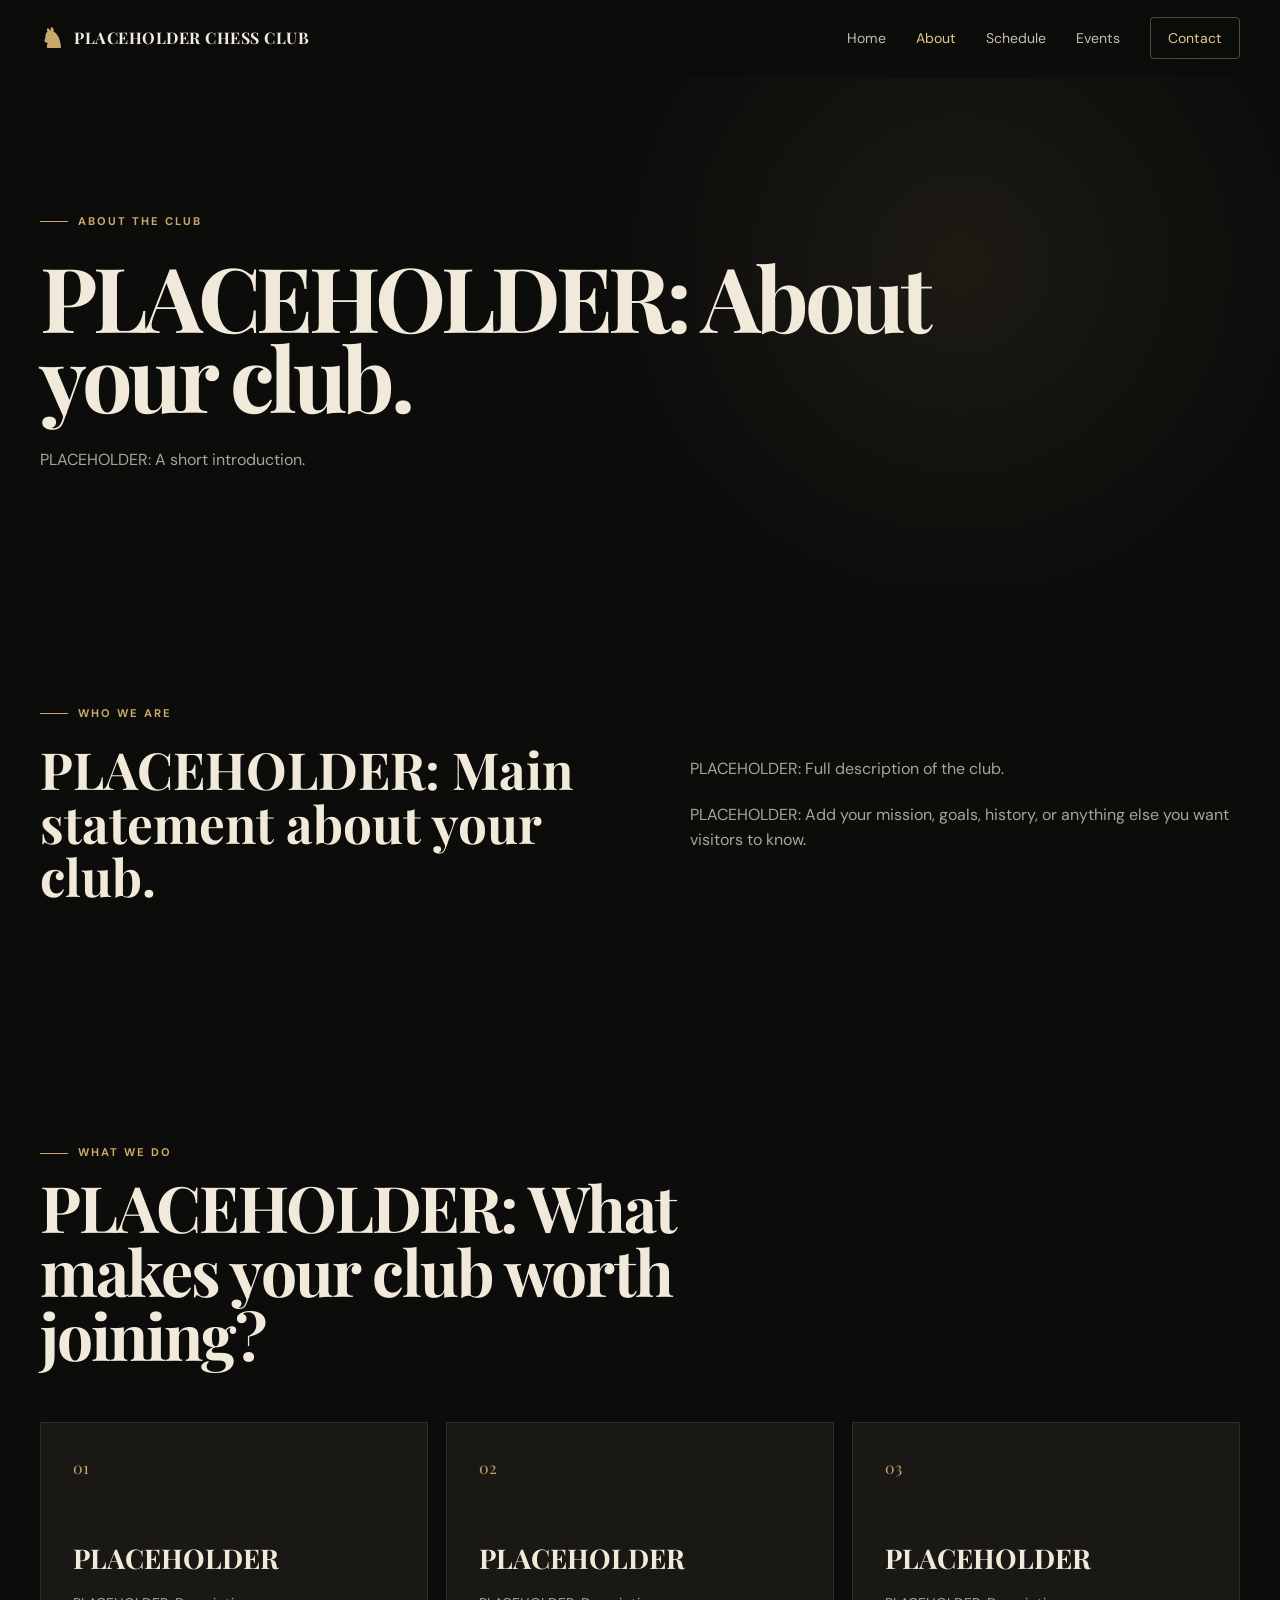
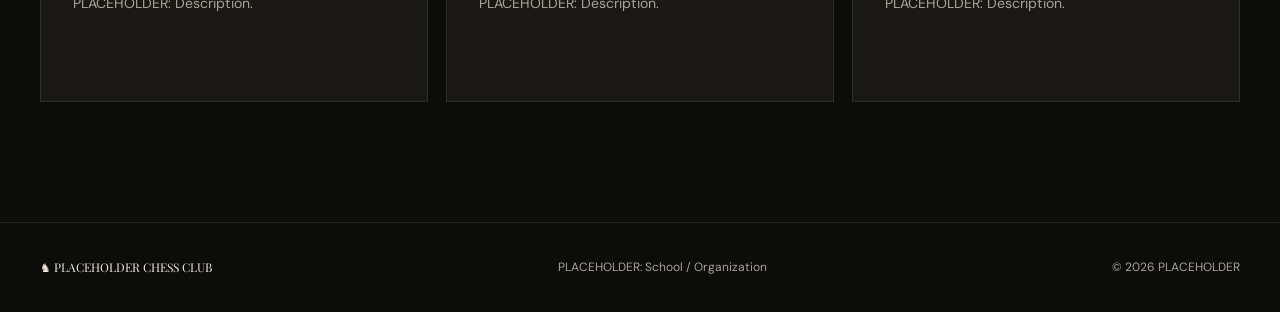
==== about.html @ 7878bc84 "Added buncha stuff" ====
<!DOCTYPE html>
<html lang="en">
<head>
    <meta charset="UTF-8">
    <meta name="viewport" content="width=device-width, initial-scale=1.0">
    <title>Chess Club | About</title>
    <link rel="preconnect" href="https://fonts.googleapis.com">
    <link rel="preconnect" href="https://fonts.gstatic.com" crossorigin>
    <link href="https://fonts.googleapis.com/css2?family=DM+Sans:wght@400;500;600;700&family=Playfair+Display:wght@500;600;700;800&display=swap" rel="stylesheet">
    <link rel="stylesheet" href="css/style.css">
</head>
<body>
    <nav class="navbar"><div class="container nav-inner">
        <a href="index.html" class="logo"><span>♞</span> PLACEHOLDER CHESS CLUB</a>
        <div class="nav-links"><a href="index.html">Home</a><a class="active" href="about.html">About</a><a href="schedule.html">Schedule</a><a href="events.html">Events</a><a href="contact.html" class="nav-button">Contact</a></div>
        <button class="mobile-menu" aria-label="Open navigation">☰</button>
    </div></nav>

    <main>
        <section class="page-hero">
            <div class="container reveal">
                <div class="eyebrow">About the Club</div>
                <h1>PLACEHOLDER: About your club.</h1>
                <p>PLACEHOLDER: A short introduction.</p>
            </div>
        </section>

        <section>
            <div class="container two-column">
                <div class="reveal"><div class="eyebrow">Who We Are</div><h2>PLACEHOLDER: Main statement about your club.</h2></div>
                <div class="muted reveal"><p>PLACEHOLDER: Full description of the club.</p><p>PLACEHOLDER: Add your mission, goals, history, or anything else you want visitors to know.</p></div>
            </div>
        </section>

        <section class="features">
            <div class="container">
                <div class="section-heading reveal"><div class="eyebrow">What We Do</div><h2>PLACEHOLDER: What makes your club worth joining?</h2></div>
                <div class="cards">
                    <article class="card reveal"><span>01</span><h3>PLACEHOLDER</h3><p>PLACEHOLDER: Description.</p></article>
                    <article class="card reveal"><span>02</span><h3>PLACEHOLDER</h3><p>PLACEHOLDER: Description.</p></article>
                    <article class="card reveal"><span>03</span><h3>PLACEHOLDER</h3><p>PLACEHOLDER: Description.</p></article>
                </div>
            </div>
        </section>
    </main>

    <footer><div class="container footer-inner"><div class="footer-logo">♞ PLACEHOLDER CHESS CLUB</div><p>PLACEHOLDER: School / Organization</p><p>© 2026 PLACEHOLDER</p></div></footer>
    <script src="js/main.js"></script>
</body>
</html>
---- css/style.css ----
:root {
    --bg: #0c0c0b;
    --bg-light: #131311;
    --surface: #191815;
    --ivory: #f1eadb;
    --muted: #aaa397;
    --gold: #c9a86a;
    --gold-light: #e1c58b;
    --dark-square: #302c27;
    --light-square: #d9cbb1;
    --border: rgba(241, 234, 219, 0.1);
    --max-width: 1200px;
}

* { margin: 0; padding: 0; box-sizing: border-box; }
html { scroll-behavior: smooth; }
body { background: var(--bg); color: var(--ivory); font-family: "DM Sans", sans-serif; line-height: 1.6; overflow-x: hidden; }
a { color: inherit; text-decoration: none; }
button { font: inherit; }
.container { width: min(var(--max-width), calc(100% - 40px)); margin: auto; }

.navbar {
    position: fixed; inset: 0 0 auto 0; z-index: 100;
    background: rgba(12,12,11,.78); backdrop-filter: blur(18px);
    border-bottom: 1px solid transparent; transition: .3s;
}
.navbar.scrolled { border-color: var(--border); }
.nav-inner { height: 76px; display: flex; align-items: center; justify-content: space-between; }
.logo { display: flex; align-items: center; gap: 10px; font-family: "Playfair Display", serif; font-weight: 700; letter-spacing: .03em; }
.logo span { color: var(--gold); font-size: 1.7rem; }
.nav-links { display: flex; align-items: center; gap: 30px; color: #c5beb2; font-size: .88rem; }
.nav-links a { transition: .2s; }
.nav-links a:hover, .nav-links a.active { color: var(--gold-light); }
.nav-button { padding: 9px 17px; border: 1px solid rgba(201,168,106,.4); border-radius: 4px; color: var(--gold-light); }
.mobile-menu { display: none; background: none; border: 0; color: var(--ivory); font-size: 1.5rem; cursor: pointer; }

.hero { min-height: 100vh; padding: 140px 0 100px; display: flex; align-items: center; position: relative; }
.hero:before { content:""; position:absolute; width:700px; height:700px; right:-250px; top:50px; background:radial-gradient(circle,rgba(201,168,106,.1),transparent 68%); pointer-events:none; }
.hero-grid { display:grid; grid-template-columns:1fr 1fr; align-items:center; gap:80px; }
.eyebrow { display:flex; align-items:center; gap:10px; color:var(--gold); text-transform:uppercase; letter-spacing:.18em; font-size:.7rem; font-weight:700; }
.eyebrow:before { content:""; width:28px; height:1px; background:var(--gold); }
.hero h1, .page-hero h1 { margin-top:25px; font-family:"Playfair Display",serif; font-size:clamp(4rem,7vw,7rem); line-height:.9; letter-spacing:-.05em; }
.hero h1 span { display:block; color:var(--gold-light); font-style:italic; }
.hero-content > p, .page-hero p { max-width:540px; margin-top:30px; color:var(--muted); font-size:1.05rem; }
.hero-buttons { display:flex; gap:13px; margin-top:32px; }
.btn { display:inline-flex; align-items:center; justify-content:center; min-height:48px; padding:0 22px; border-radius:4px; font-size:.88rem; font-weight:600; transition:.25s; }
.btn-primary { background:var(--gold); color:#17140f; }
.btn-primary:hover { background:var(--gold-light); transform:translateY(-2px); }
.btn-secondary { border:1px solid var(--border); }
.btn-secondary:hover { border-color:rgba(201,168,106,.5); color:var(--gold-light); }

.board-wrapper { position:relative; display:flex; justify-content:center; }
.board { width:min(500px,90vw); aspect-ratio:1; display:grid; grid-template-columns:repeat(8,1fr); border:9px solid #171512; box-shadow:0 35px 80px rgba(0,0,0,.55),0 0 0 1px rgba(201,168,106,.2); transform:perspective(1000px) rotateX(5deg) rotateZ(-1deg); animation:boardFloat 6s ease-in-out infinite; }
.square { display:flex; align-items:center; justify-content:center; font-family:"Playfair Display",serif; font-size:clamp(1.7rem,5vw,3.5rem); user-select:none; }
.square.light { background:var(--light-square); color:#f5f0e6; text-shadow:2px 3px 3px rgba(0,0,0,.5); }
.square.dark { background:var(--dark-square); color:#151310; text-shadow:2px 3px 3px rgba(0,0,0,.5); }
.board-label { position:absolute; right:-20px; bottom:-25px; padding:15px 19px; background:var(--surface); border:1px solid var(--border); box-shadow:0 15px 40px rgba(0,0,0,.4); }
.board-label small, .meeting-info small { display:block; color:var(--muted); text-transform:uppercase; letter-spacing:.12em; font-size:.62rem; }
.board-label strong, .meeting-info strong { display:block; color:var(--gold-light); font-family:"Playfair Display",serif; font-size:1.1rem; }
@keyframes boardFloat { 0%,100% { transform:perspective(1000px) rotateX(5deg) rotateZ(-1deg) translateY(0); } 50% { transform:perspective(1000px) rotateX(5deg) rotateZ(-1deg) translateY(-8px); } }

.meeting-bar { padding:22px 0; background:var(--surface); border-top:1px solid var(--border); border-bottom:1px solid var(--border); }
.meeting-inner { display:flex; align-items:center; justify-content:space-between; gap:25px; }
.meeting-info { display:flex; align-items:center; gap:15px; }
.meeting-icon { width:43px; height:43px; display:grid; place-items:center; border:1px solid rgba(201,168,106,.35); color:var(--gold); }
.countdown { display:flex; gap:25px; text-align:center; }
.countdown strong { display:block; color:var(--gold-light); font-family:"Playfair Display",serif; font-size:1.3rem; }
.countdown span { display:block; color:var(--muted); text-transform:uppercase; letter-spacing:.08em; font-size:.58rem; }

section { padding:120px 0; }
.intro-section, .quote-section { background:var(--bg-light); }
.two-column { display:grid; grid-template-columns:1fr 1fr; gap:100px; align-items:center; }
.two-column h2, .contact-intro h2 { margin-top:20px; font-family:"Playfair Display",serif; font-size:clamp(2.5rem,4vw,4rem); line-height:1.05; }
.muted { color:var(--muted); }
.muted p + p { margin-top:20px; }
.section-heading { max-width:750px; margin-bottom:55px; }
.section-heading h2 { margin-top:13px; font-family:"Playfair Display",serif; font-size:clamp(2.7rem,5vw,4.4rem); line-height:1; letter-spacing:-.03em; }
.section-heading p { margin-top:18px; color:var(--muted); }

.cards { display:grid; grid-template-columns:repeat(3,1fr); gap:18px; }
.card { min-height:280px; padding:32px; background:var(--surface); border:1px solid var(--border); transition:.3s; }
.card:hover { transform:translateY(-7px); border-color:rgba(201,168,106,.35); }
.card > span { color:var(--gold); font-family:"Playfair Display",serif; }
.card h3 { margin-top:55px; font-family:"Playfair Display",serif; font-size:1.7rem; }
.card p { margin-top:12px; color:var(--muted); font-size:.88rem; }

.page-hero { min-height:65vh; padding:190px 0 90px; display:flex; align-items:center; background:radial-gradient(circle at 75% 45%,rgba(201,168,106,.09),transparent 35%); }
.page-hero h1 { max-width:900px; font-size:clamp(3.7rem,7vw,6.5rem); }
.page-hero p { font-size:1rem; }

.schedule-section { background:var(--surface); }
.schedule-grid { display:grid; grid-template-columns:1fr 1fr; gap:18px; }
.schedule-card { padding:40px; background:var(--bg); border:1px solid var(--border); }
.schedule-card > span { color:var(--gold); font-size:.68rem; font-weight:700; letter-spacing:.15em; }
.schedule-card h2 { margin-top:7px; font-family:"Playfair Display",serif; font-size:2.5rem; }
.schedule-card > p { margin-top:12px; color:var(--muted); }
.schedule-card > div { display:flex; justify-content:space-between; padding-top:16px; margin-top:20px; border-top:1px solid var(--border); color:var(--muted); font-size:.8rem; }
.schedule-card strong { color:var(--ivory); }

.events { display:grid; }
.event { display:grid; grid-template-columns:140px 1fr auto; gap:30px; align-items:center; padding:25px 0; border-top:1px solid var(--border); }
.event:last-child { border-bottom:1px solid var(--border); }
.event-date { color:var(--gold); font-family:"Playfair Display",serif; font-size:.95rem; }
.event h3 { font-family:"Playfair Display",serif; font-size:1.4rem; }
.event p { margin-top:2px; color:var(--muted); font-size:.82rem; }
.event > span { padding:6px 10px; border:1px solid var(--border); color:var(--muted); font-size:.62rem; letter-spacing:.1em; }

.quote-section { text-align:center; }
.quote-piece { color:var(--gold); font-family:"Playfair Display",serif; font-size:4rem; }
blockquote { max-width:850px; margin:20px auto; font-family:"Playfair Display",serif; font-size:clamp(2rem,4vw,3.5rem); line-height:1.1; }
.quote-section p { color:var(--muted); text-transform:uppercase; letter-spacing:.15em; font-size:.65rem; }

.cta { text-align:center; }
.cta .eyebrow { justify-content:center; }
.cta h2 { margin-top:15px; font-family:"Playfair Display",serif; font-size:clamp(3rem,6vw,5.5rem); line-height:.95; }
.cta p { max-width:500px; margin:22px auto 30px; color:var(--muted); }

.contact-grid { display:grid; grid-template-columns:.8fr 1.2fr; gap:90px; align-items:start; }
.contact-list { display:grid; grid-template-columns:1fr 1fr; gap:15px; }
.contact-card { padding:28px; background:var(--surface); border:1px solid var(--border); transition:.3s; }
.contact-card:hover { transform:translateY(-5px); border-color:rgba(201,168,106,.35); }
.contact-card > span { color:var(--gold); font-size:.65rem; letter-spacing:.15em; font-weight:700; }
.contact-card h3 { margin-top:12px; font-family:"Playfair Display",serif; font-size:1.25rem; word-break:break-word; }
.contact-card p { margin-top:8px; color:var(--muted); font-size:.8rem; }

footer { padding:35px 0; border-top:1px solid var(--border); }
.footer-inner { display:flex; justify-content:space-between; align-items:center; color:var(--muted); font-size:.75rem; }
.footer-logo { color:var(--ivory); font-family:"Playfair Display",serif; }

.reveal { opacity:0; transform:translateY(25px); transition:opacity .7s ease,transform .7s ease; }
.reveal.visible { opacity:1; transform:translateY(0); }

@media(max-width:900px) {
    .hero-grid,.two-column,.contact-grid { grid-template-columns:1fr; }
    .hero { padding-top:130px; }
    .board-wrapper { order:-1; }
    .cards,.schedule-grid { grid-template-columns:1fr; }
    .nav-links { display:none; }
    .mobile-menu { display:block; }
    .contact-list { grid-template-columns:1fr; }
}
@media(max-width:600px) {
    .container { width:min(100% - 28px,var(--max-width)); }
    section { padding:85px 0; }
    .hero h1 { font-size:4rem; }
    .hero-buttons { flex-direction:column; }
    .btn { width:100%; }
    .meeting-inner { align-items:flex-start; flex-direction:column; }
    .countdown { width:100%; justify-content:space-between; }
    .event { grid-template-columns:1fr; gap:8px; }
    .event > span { width:fit-content; }
    .footer-inner { flex-direction:column; gap:10px; text-align:center; }
    .board-label { right:-5px; bottom:-25px; }
}
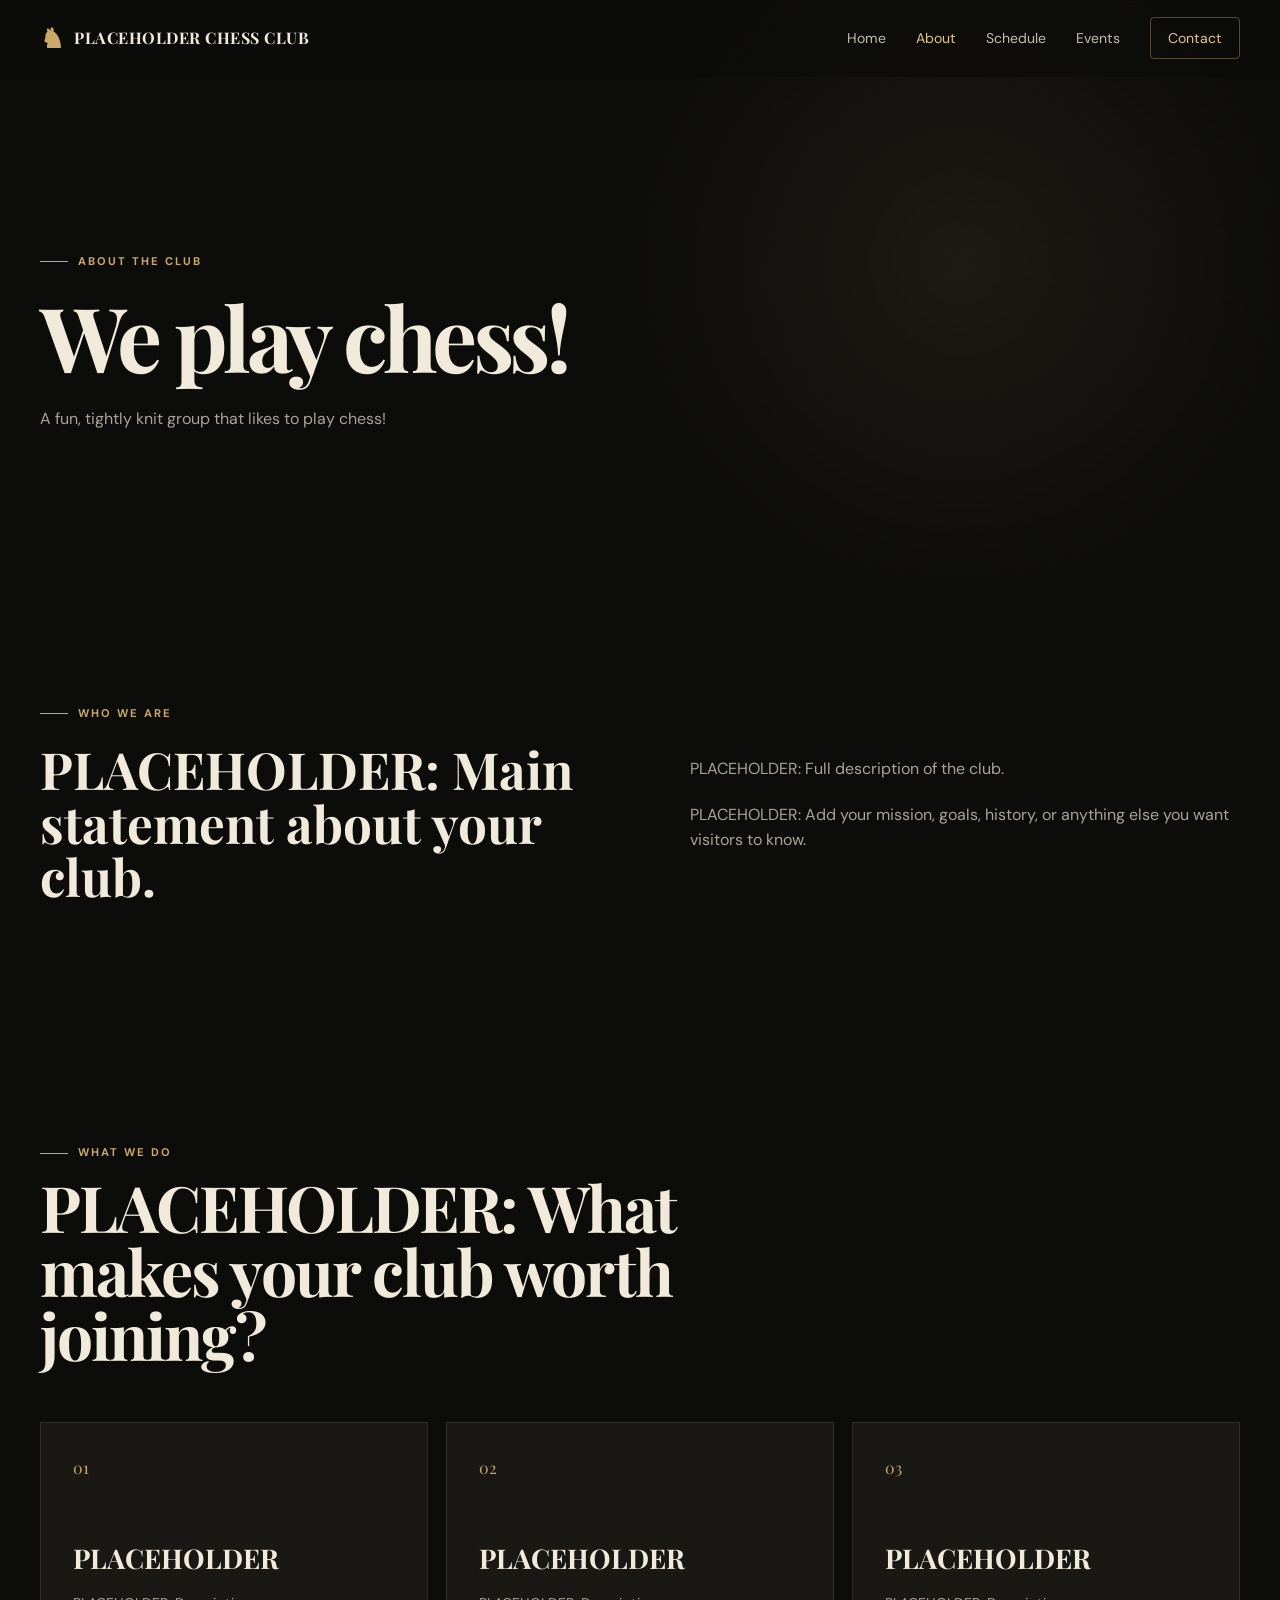
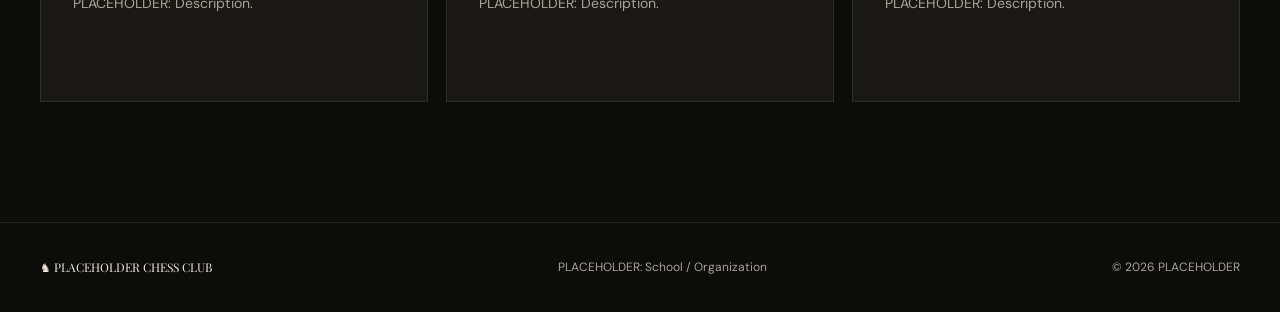
==== commit 3196197c: "added fill ins" ====
--- a/about.html
+++ b/about.html
@@ -20,8 +20,8 @@
         <section class="page-hero">
             <div class="container reveal">
                 <div class="eyebrow">About the Club</div>
-                <h1>PLACEHOLDER: About your club.</h1>
-                <p>PLACEHOLDER: A short introduction.</p>
+                <h1>We play chess!</h1>
+                <p>A fun, tightly knit group that likes to play chess!</p>
             </div>
         </section>
 
--- a/css/style.css
+++ b/css/style.css
@@ -23,6 +23,10 @@
     position: fixed; inset: 0 0 auto 0; z-index: 100;
     background: rgba(12,12,11,.78); backdrop-filter: blur(18px);
     border-bottom: 1px solid transparent; transition: .3s;
+}
+
+#Goalh2 {
+    font-size: xx-large;
 }
 .navbar.scrolled { border-color: var(--border); }
 .nav-inner { height: 76px; display: flex; align-items: center; justify-content: space-between; }
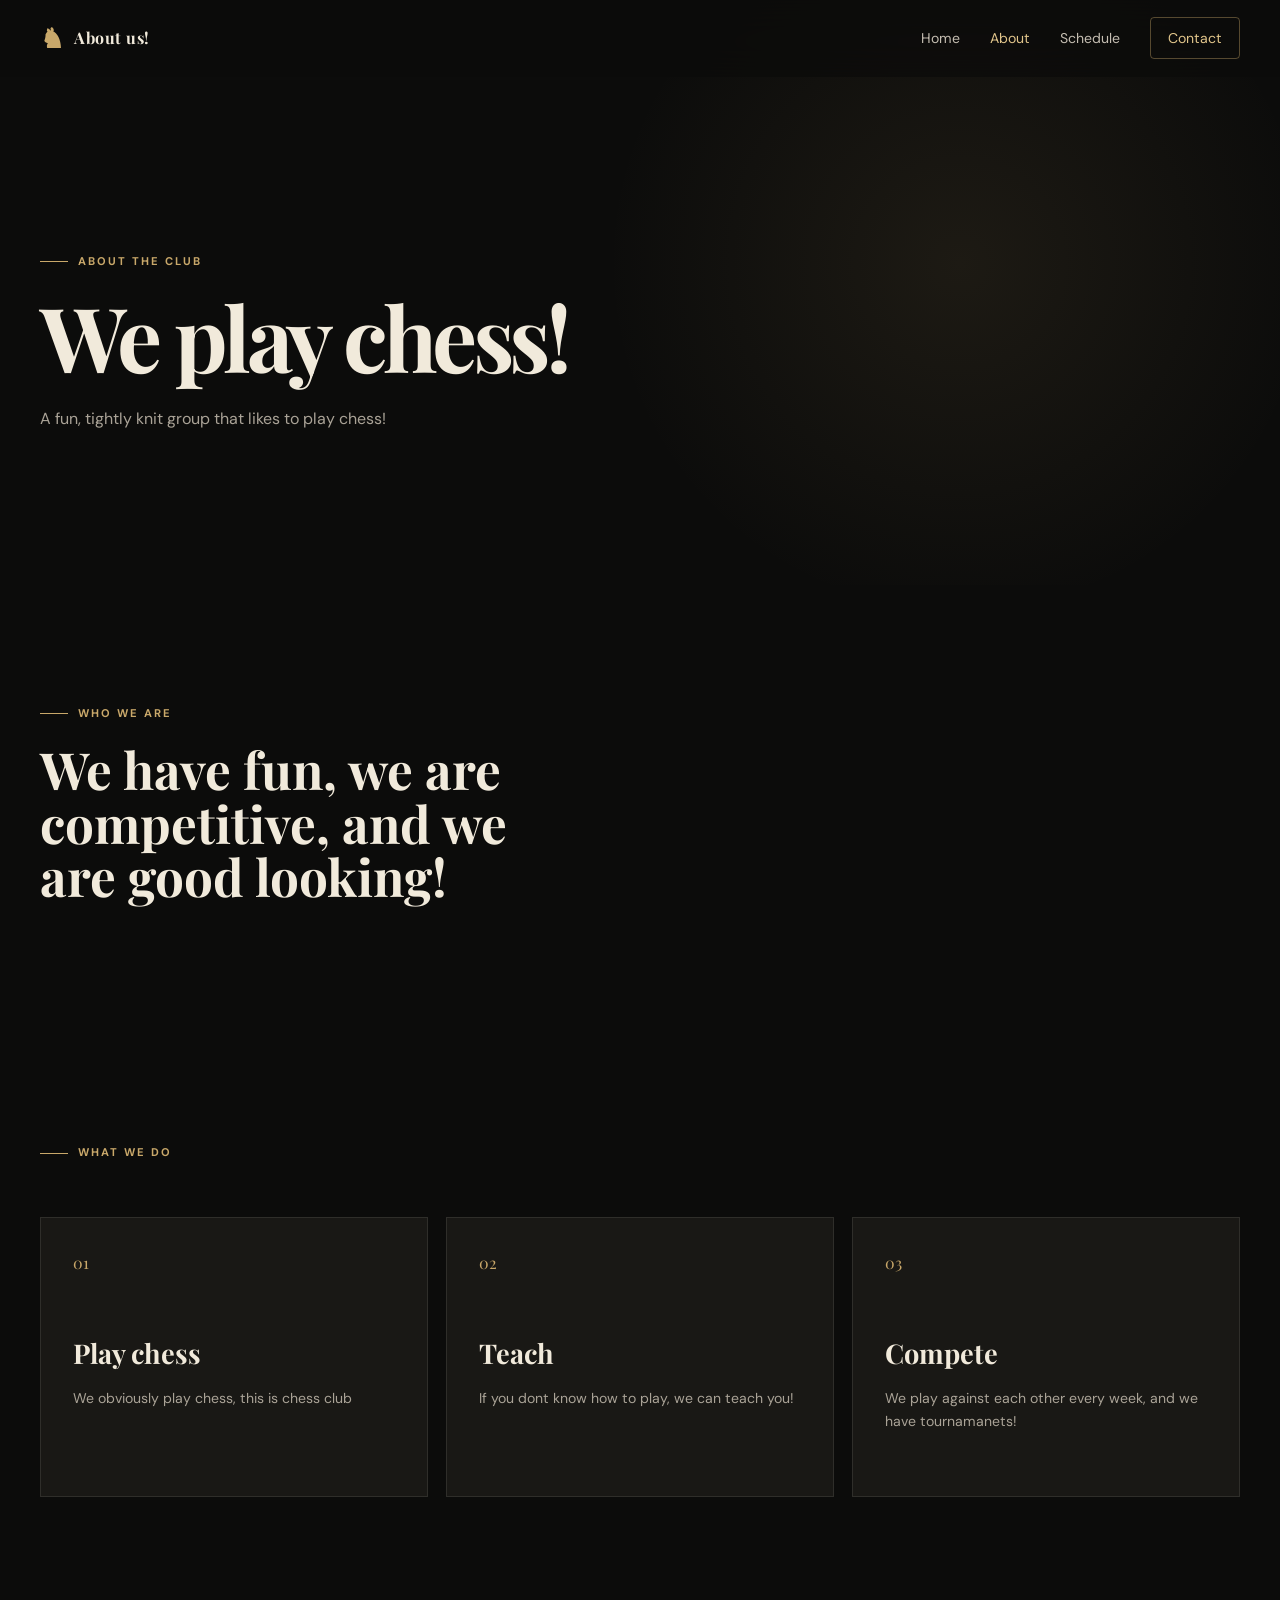
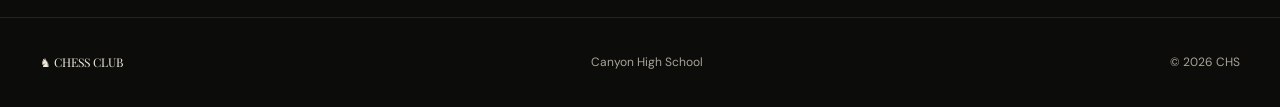
==== commit d19d2a2b: "filled in blanks" ====
--- a/about.html
+++ b/about.html
@@ -11,8 +11,8 @@
 </head>
 <body>
     <nav class="navbar"><div class="container nav-inner">
-        <a href="index.html" class="logo"><span>♞</span> PLACEHOLDER CHESS CLUB</a>
-        <div class="nav-links"><a href="index.html">Home</a><a class="active" href="about.html">About</a><a href="schedule.html">Schedule</a><a href="events.html">Events</a><a href="contact.html" class="nav-button">Contact</a></div>
+        <a href="index.html" class="logo"><span>♞</span>About us!</a>
+        <div class="nav-links"><a href="index.html">Home</a><a class="active" href="about.html">About</a><a href="schedule.html">Schedule</a><a href="contact.html" class="nav-button">Contact</a></div>
         <button class="mobile-menu" aria-label="Open navigation">☰</button>
     </div></nav>
 
@@ -27,24 +27,24 @@
 
         <section>
             <div class="container two-column">
-                <div class="reveal"><div class="eyebrow">Who We Are</div><h2>PLACEHOLDER: Main statement about your club.</h2></div>
-                <div class="muted reveal"><p>PLACEHOLDER: Full description of the club.</p><p>PLACEHOLDER: Add your mission, goals, history, or anything else you want visitors to know.</p></div>
+                <div class="reveal"><div class="eyebrow">Who We Are</div><h2>We have fun, we are competitive, and we are good looking!</h2></div>
+               
             </div>
         </section>
 
         <section class="features">
             <div class="container">
-                <div class="section-heading reveal"><div class="eyebrow">What We Do</div><h2>PLACEHOLDER: What makes your club worth joining?</h2></div>
+                <div class="section-heading reveal"><div class="eyebrow">What We Do</div><h2></h2></div>
                 <div class="cards">
-                    <article class="card reveal"><span>01</span><h3>PLACEHOLDER</h3><p>PLACEHOLDER: Description.</p></article>
-                    <article class="card reveal"><span>02</span><h3>PLACEHOLDER</h3><p>PLACEHOLDER: Description.</p></article>
-                    <article class="card reveal"><span>03</span><h3>PLACEHOLDER</h3><p>PLACEHOLDER: Description.</p></article>
+                    <article class="card reveal"><span>01</span><h3>Play chess</h3><p>We obviously play chess, this is chess club</p></article>
+                    <article class="card reveal"><span>02</span><h3>Teach</h3><p>If you dont know how to play, we can teach you!</p></article>
+                    <article class="card reveal"><span>03</span><h3>Compete</h3><p>We play against each other every week, and we have tournamanets!</p></article>
                 </div>
             </div>
         </section>
     </main>
 
-    <footer><div class="container footer-inner"><div class="footer-logo">♞ PLACEHOLDER CHESS CLUB</div><p>PLACEHOLDER: School / Organization</p><p>© 2026 PLACEHOLDER</p></div></footer>
+    <footer><div class="container footer-inner"><div class="footer-logo">♞ CHESS CLUB</div><p>Canyon High School</p><p>© 2026 CHS</p></div></footer>
     <script src="js/main.js"></script>
 </body>
 </html>
--- a/css/style.css
+++ b/css/style.css
@@ -62,7 +62,10 @@
 .board-label small, .meeting-info small { display:block; color:var(--muted); text-transform:uppercase; letter-spacing:.12em; font-size:.62rem; }
 .board-label strong, .meeting-info strong { display:block; color:var(--gold-light); font-family:"Playfair Display",serif; font-size:1.1rem; }
 @keyframes boardFloat { 0%,100% { transform:perspective(1000px) rotateX(5deg) rotateZ(-1deg) translateY(0); } 50% { transform:perspective(1000px) rotateX(5deg) rotateZ(-1deg) translateY(-8px); } }
-
+#header-contact-btn:hover {
+    margin-bottom: 7px;
+    border-width: 1.5px;
+}
 .meeting-bar { padding:22px 0; background:var(--surface); border-top:1px solid var(--border); border-bottom:1px solid var(--border); }
 .meeting-inner { display:flex; align-items:center; justify-content:space-between; gap:25px; }
 .meeting-info { display:flex; align-items:center; gap:15px; }
